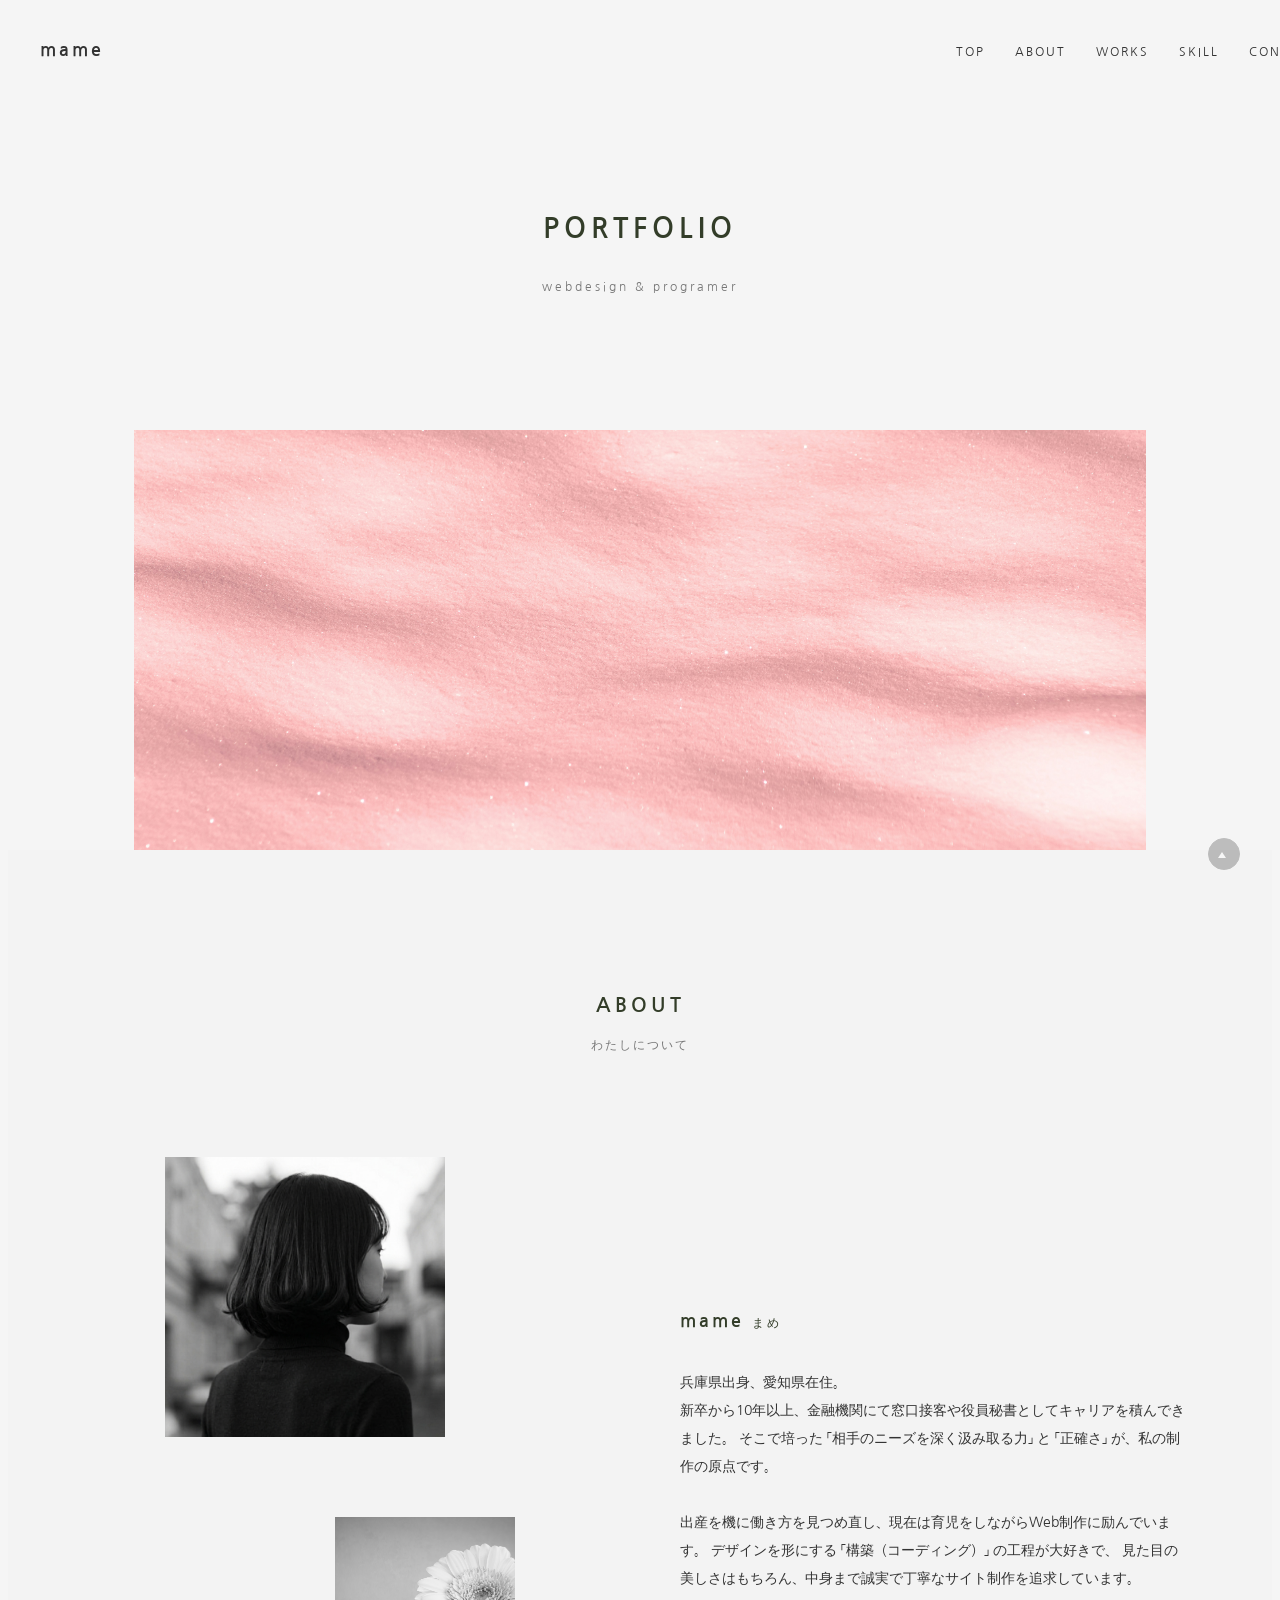
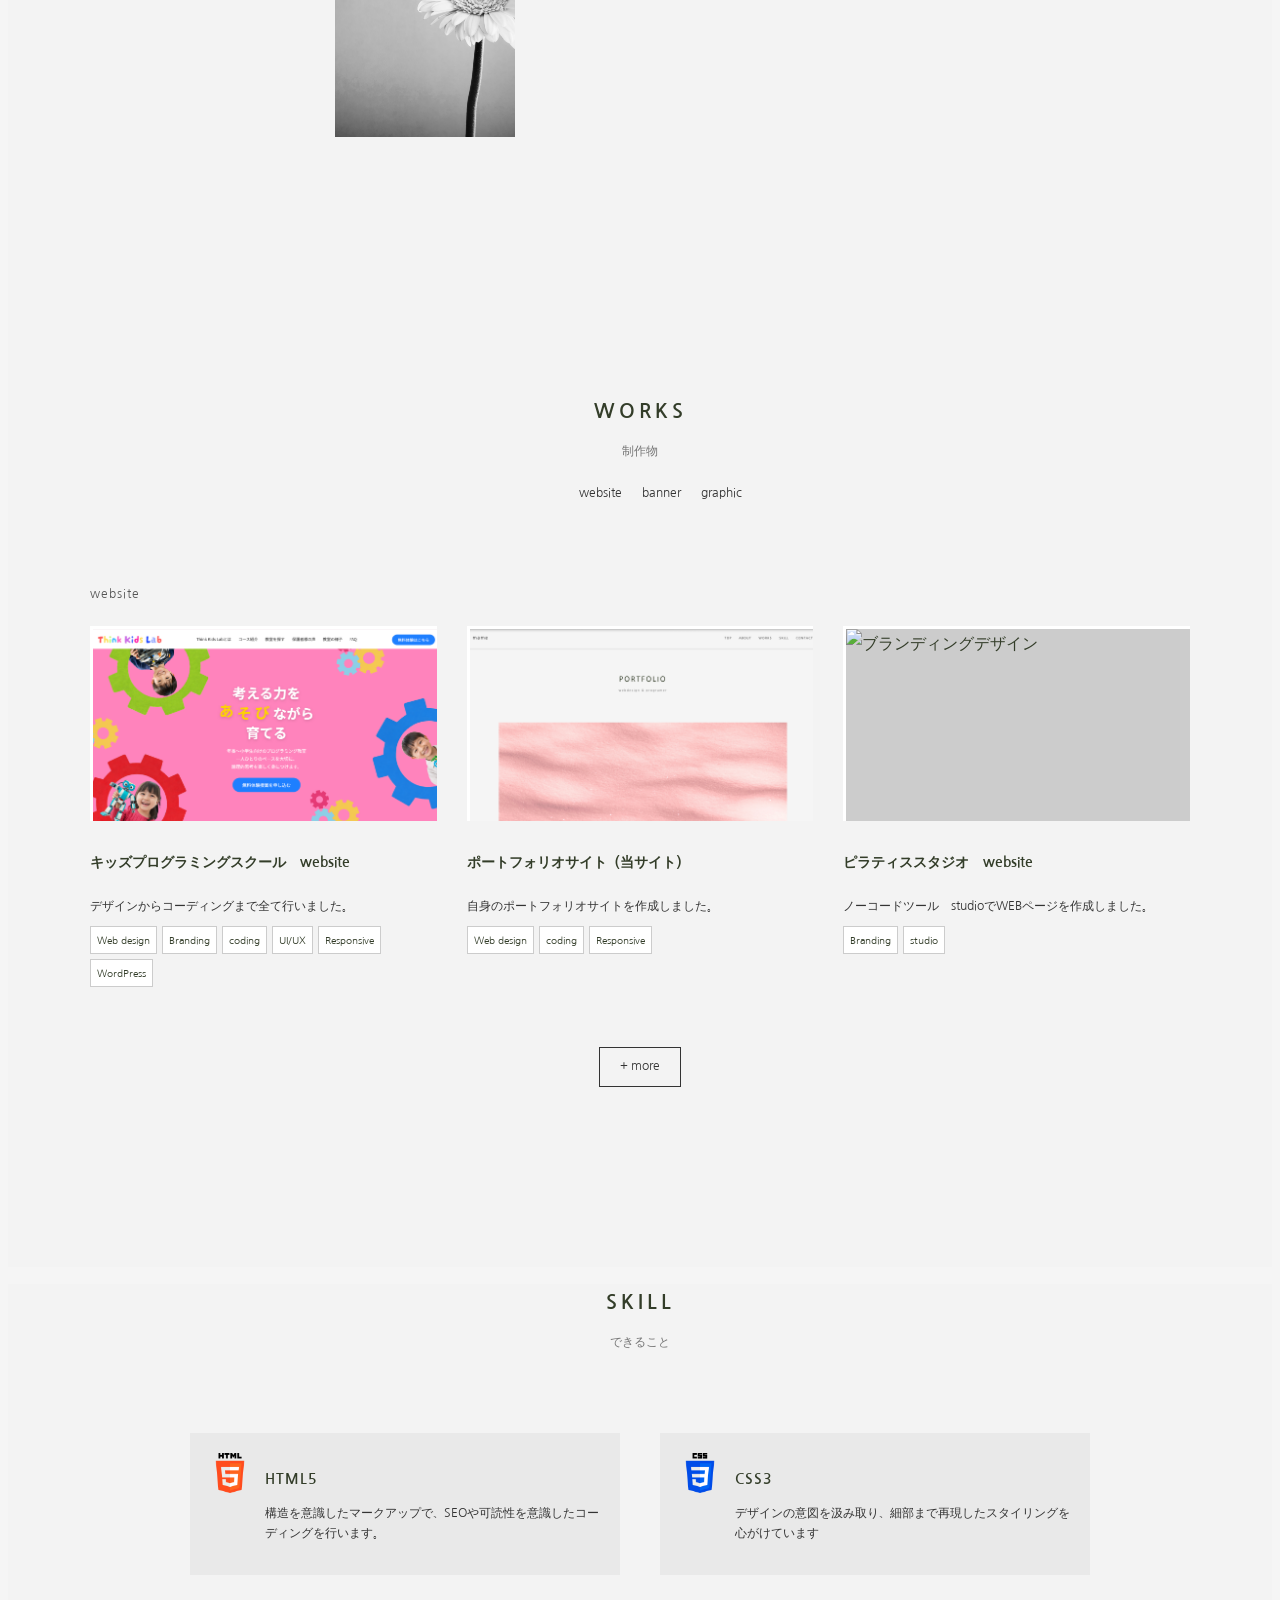
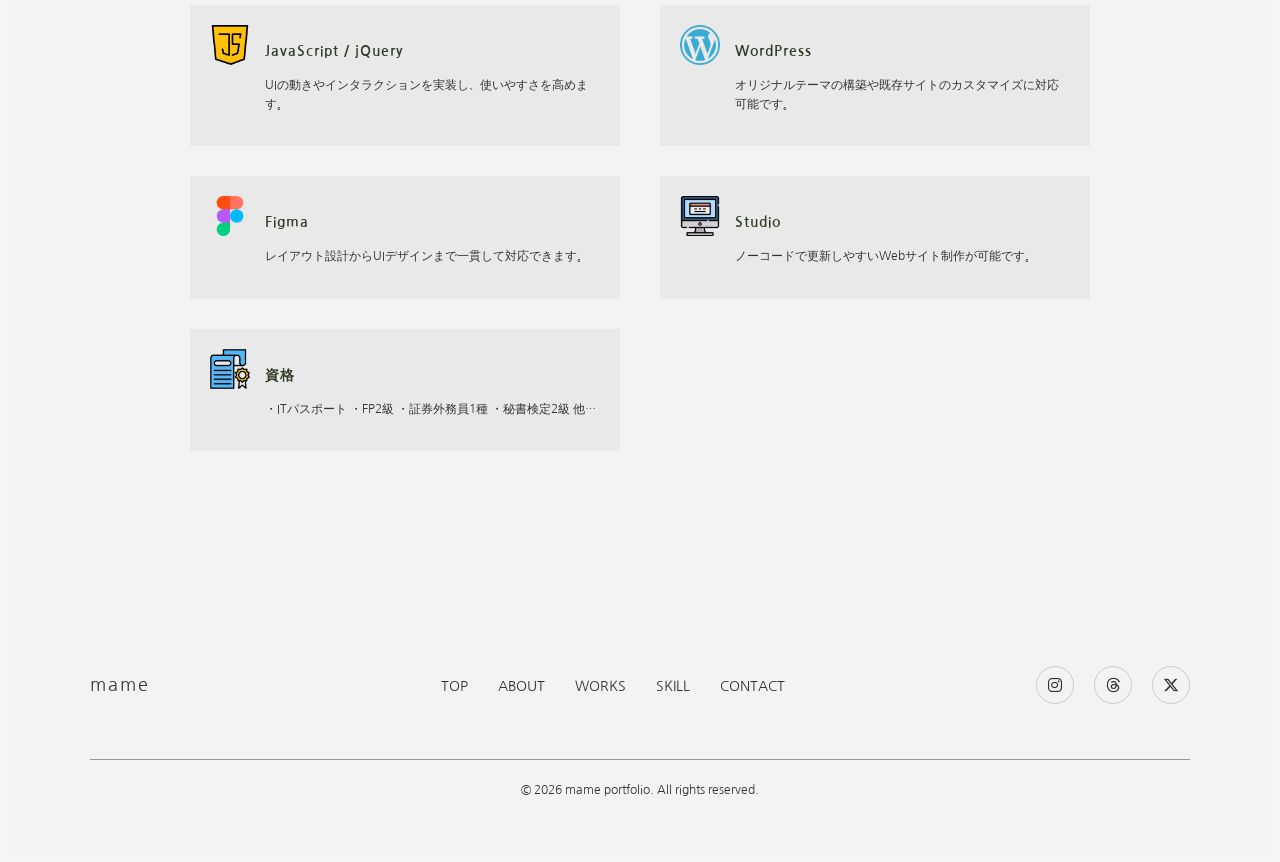
==== index.html @ 403a7740 "first commit" ====
<!doctype html>
<html lang="ja">
  <head>
    <meta charset="utf-8" />
    <title>portfolio</title>
    <meta
      name="description"
      content="テキストテキストテキストテキストテキストテキストテキストテキスト"
    />
    <meta name="viewport" content="width=device-width, initial-scale=1" />
    <link rel="shortcut icon" href="img/favicon.ico" />
    <link rel="stylesheet" href="https://unpkg.com/ress/dist/ress.min.css" />

    <!-- フォント先 -->
    <link rel="preconnect" href="https://fonts.googleapis.com" />
    <link rel="preconnect" href="https://fonts.gstatic.com" crossorigin />
    <link
      href="https://fonts.googleapis.com/css2?family=Nanum+Gothic&display=swap"
      rel="stylesheet"
    />

    <!-- アイコン -->
    <link
      rel="stylesheet"
      href="https://cdnjs.cloudflare.com/ajax/libs/font-awesome/6.5.0/css/all.min.css"
    />

    <link rel="stylesheet" href="css/main.css" />
  </head>

  <body>
    <!-- Header -->
    <header class="header">
      <div class="header-inner">
        <a href="index.html">
          <h1 class="logo">mame</h1>
        </a>

        <!-- ハンバーガー -->
        <div class="hamburger">
          <span></span>
          <span></span>
          <span></span>
        </div>

        <nav class="nav">
          <ul>
            <li><a href="#">TOP</a></li>
            <li><a href="#about">ABOUT</a></li>
            <li><a href="#works">WORKS</a></li>
            <li><a href="#skill">SKILL</a></li>
            <li><a href="contact.html">CONTACT</a></li>
          </ul>
        </nav>
      </div>
    </header>

    <!-- Hero -->
    <section class="hero">
      <div class="hero-text">
        <h2>PORTFOLIO</h2>
        <p>webdesign & programer</p>
      </div>

      <div class="hero-img">
        <img src="img/hero.jpg" alt="ピンクの壁紙" />
      </div>
    </section>

    <!-- About -->
    <section class="about" id="about">
      <div class="about-inner">
        <div class="about-heading">
          <h2>ABOUT</h2>
          <p>わたしについて</p>
        </div>

        <div class="about-content">
          <div class="about-images">
            <div class="img-large">
              <img src="img/about1.png" alt="プロフィール画像" />
            </div>

            <div class="img-small">
              <img src="img/about2.jpg" alt="作業風景" />
            </div>
          </div>

          <div class="about-text">
            <h3>mame <span class="name-jp">まめ</span></h3>
            <p>
              兵庫県出身、愛知県在住。<br />
              新卒から10年以上、金融機関にて窓口接客や役員秘書としてキャリアを積んできました。
              そこで培った 「相手のニーズを深く汲み取る力」 と 「正確さ」
              が、私の制作の原点です。<br /><br />

              出産を機に働き方を見つめ直し、現在は育児をしながらWeb制作に励んでいます。
              デザインを形にする 「構築（コーディング）」 の工程が大好きで、
              見た目の美しさはもちろん、中身まで誠実で丁寧なサイト制作を追求しています。
            </p>
          </div>
        </div>
      </div>
    </section>

    <!-- Works -->
    <section class="works" id="works">
      <div class="works-inner">
        <div class="works-heading">
          <h2>WORKS</h2>
          <p>制作物</p>

          <ul class="works-nav">
            <li><a href="#website">website</a></li>
            <li><a href="#">banner</a></li>
            <li><a href="#">graphic</a></li>
          </ul>
        </div>

        <!-- ===== website ===== -->
        <div class="works-group" id="website">
          <p class="works-category">website</p>

          <div class="works-list">
            <div class="works-card">
              <a href="works-detail.html">
                <div class="thumb">
                  <img src="img/works1.png" alt="Think Kids Lab" />
                </div>
              </a>
              <h3>キッズプログラミングスクール　website</h3>
              <p>デザインからコーディングまで全て行いました。</p>
              <div class="tags">
                <span>Web design</span>
                <span>Branding</span>
                <span>coding</span>
                <span>UI/UX</span>
                <span>Responsive</span>
                <span>WordPress</span>
              </div>
            </div>

            <div class="works-card">
              <div class="thumb">
                <img src="img/works2.png" alt="ECサイト構築" />
              </div>
              <h3>ポートフォリオサイト（当サイト）</h3>
              <p>自身のポートフォリオサイトを作成しました。</p>
              <div class="tags">
                <span>Web design</span>
                <span>coding</span>
                <span>Responsive</span>
              </div>
            </div>

            <div class="works-card">
              <div class="thumb">
                <img src="img/works3.png" alt="ブランディングデザイン" />
              </div>
              <h3>ピラティススタジオ　website</h3>
              <p>ノーコードツール　studioでWEBページを作成しました。</p>
              <div class="tags">
                <span>Branding</span>
                <span>studio</span>
              </div>
            </div>
          </div>

          <div class="works-more">
            <a href="#">+ more</a>
          </div>
        </div>

        <!-- ===== banner ===== -->
        <!-- <div class="works-group">
          <p class="works-category">banner</p>

          <div class="works-list">
            <div class="works-card">
              <div class="thumb">
                <img src="img/banner1.jpg" alt="バナーデザイン1" />
              </div>
              <h3>Corporate banner</h3>
              <p>訴求力の高いバナーを制作しました。</p>
              <div class="tags">
                <span>Banner</span>
                <span>Design</span>
              </div>
            </div>

            <div class="works-card">
              <div class="thumb">
                <img src="img/banner2.jpg" alt="バナーデザイン2" />
              </div>
              <h3>Campaign banner</h3>
              <p>キャンペーン用バナーのデザインを担当しました。</p>
              <div class="tags">
                <span>Banner</span>
                <span>Creative</span>
              </div>
            </div>

            <div class="works-card">
              <div class="thumb">
                <img src="img/banner3.jpg" alt="バナーデザイン3" />
              </div>
              <h3>Ad banner</h3>
              <p>広告用バナーを制作しました。</p>
              <div class="tags">
                <span>Ads</span>
                <span>Design</span>
              </div>
            </div>
          </div>

          <div class="works-more">
            <a href="#">+ more</a>
          </div>
        </div> -->

        <!-- ===== graphic ===== -->
        <!-- <div class="works-group">
          <p class="works-category">graphic</p>

          <div class="works-list">
            <div class="works-card">
              <div class="thumb">
                <img src="img/graphic1.jpg" alt="グラフィックデザイン1" />
              </div>
              <h3>Poster design</h3>
              <p>ポスターのビジュアルデザインを制作しました。</p>
              <div class="tags">
                <span>Graphic</span>
                <span>Design</span>
              </div>
            </div>

            <div class="works-card">
              <div class="thumb">
                <img src="img/graphic2.jpg" alt="グラフィックデザイン2" />
              </div>
              <h3>Flyer design</h3>
              <p>フライヤーのデザインを担当しました。</p>
              <div class="tags">
                <span>Graphic</span>
                <span>Creative</span>
              </div>
            </div>

            <div class="works-card">
              <div class="thumb">
                <img src="img/graphic3.jpg" alt="グラフィックデザイン3" />
              </div>
              <h3>Brochure design</h3>
              <p>パンフレットのデザインを制作しました。</p>
              <div class="tags">
                <span>Graphic</span>
                <span>Branding</span>
              </div>
            </div>
          </div>

          <div class="works-more">
            <a href="#">+ more</a>
          </div>
        </div> -->
      </div>
    </section>

    <!-- skill -->
    <section class="skill" id="skill">
      <div class="skill-inner">
        <!-- タイトル -->
        <div class="skill-heading">
          <h2>SKILL</h2>
          <p>できること</p>
        </div>

        <!-- スキル一覧 -->
        <ul class="skill-list">
          <li class="skill-item">
            <img src="img/html.png" alt="HTML" />
            <div class="skill-text">
              <p class="skill-name">HTML5</p>
              <p class="skill-desc">
                構造を意識したマークアップで、SEOや可読性を意識したコーディングを行います。
              </p>
            </div>
          </li>

          <li class="skill-item">
            <img src="img/css.png" alt="CSS" />
            <div class="skill-text">
              <p class="skill-name">CSS3</p>
              <p class="skill-desc">
                デザインの意図を汲み取り、細部まで再現したスタイリングを心がけています
              </p>
            </div>
          </li>

          <li class="skill-item">
            <img src="img/js.png" alt="JavaScript" />
            <div class="skill-text">
              <p class="skill-name">JavaScript / jQuery</p>
              <p class="skill-desc">
                UIの動きやインタラクションを実装し、使いやすさを高めます。
              </p>
            </div>
          </li>

          <li class="skill-item">
            <img src="img/wordpress.png" alt="WordPress" />
            <div class="skill-text">
              <p class="skill-name">WordPress</p>
              <p class="skill-desc">
                オリジナルテーマの構築や既存サイトのカスタマイズに対応可能です。
              </p>
            </div>
          </li>

          <li class="skill-item">
            <img src="img/figma.png" alt="Figma" />
            <div class="skill-text">
              <p class="skill-name">Figma</p>
              <p class="skill-desc">
                レイアウト設計からUIデザインまで一貫して対応できます。
              </p>
            </div>
          </li>

          <li class="skill-item">
            <img src="img/studio.png" alt="Studio" />
            <div class="skill-text">
              <p class="skill-name">Studio</p>
              <p class="skill-desc">
                ノーコードで更新しやすいWebサイト制作が可能です。
              </p>
            </div>
          </li>

          <li class="skill-item">
            <img src="img/qualification.png" alt="資格" />
            <div class="skill-text">
              <p class="skill-name">資格</p>
              <p class="skill-desc">
                ・ITパスポート ・FP2級 ・証券外務員1種 ・秘書検定2級 他…
              </p>
            </div>
          </li>
        </ul>
      </div>
    </section>

    <footer class="footer">
      <div class="footer-inner">
        <!-- 上段 -->
        <div class="footer-top">
          <div class="footer-logo">
            <a href="index.html">
              <p>mame</p>
            </a>
          </div>

          <nav class="footer-nav">
            <ul>
              <li><a href="#">TOP</a></li>
              <li><a href="#about">ABOUT</a></li>
              <li><a href="#works">WORKS</a></li>
              <li><a href="#skill">SKILL</a></li>
              <li><a href="contact.html">CONTACT</a></li>
            </ul>
          </nav>

          <div class="footer-sns">
            <a
              href="https://www.instagram.com/_mame5555?igsh=YThjaHd5Mjh5M2Q2&utm_source=qr"
              ><i class="fa-brands fa-instagram"></i
            ></a>
            <a href="https://www.threads.com/@_mame5555?igshid=NTc4MTIwNjQ2YQ=="
              ><i class="fa-brands fa-threads"></i
            ></a>
            <a href="https://x.com/__mame5555?s=21&t=Xrj8gj-cx_z5ETrhMC7AMg"
              ><i class="fa-brands fa-x-twitter"></i
            ></a>
          </div>
        </div>

        <div class="footer-line"></div>

        <div class="footer-copy">
          <p>© 2026 mame portfolio. All rights reserved.</p>
        </div>
      </div>

      <a class="to-top" href="#"></a>
    </footer>

    <script src="https://ajax.googleapis.com/ajax/libs/jquery/3.5.1/jquery.min.js"></script>
    <script src="js/main.js"></script>
  </body>
</html>
---- css/main.css ----
@charset "UTF-8";
/* ================= header ================= */
.header {
  position: fixed;
  top: 0;
  left: 0;
  width: 100%;
  height: 80px;
  padding: 20px 40px;
  background-color: #f5f5f5;
  z-index: 1000;
}
@media screen and (max-width: 768px) {
  .header {
    height: 70px;
    padding: 15px 20px;
  }
}
.header-inner {
  display: flex;
  justify-content: space-between;
  align-items: center;
}

/* ロゴ */
.logo {
  font-size: 18px;
  letter-spacing: 3px;
}

/* ================= ハンバーガー ================= */
.hamburger {
  display: none;
  width: 25px;
  height: 20px;
  position: relative;
  cursor: pointer;
  z-index: 1100;
}
.hamburger span {
  position: absolute;
  width: 100%;
  height: 2px;
  background: #333;
  left: 0;
  transition: 0.3s;
}
.hamburger span:nth-child(1) {
  top: 0;
}
.hamburger span:nth-child(2) {
  top: 9px;
}
.hamburger span:nth-child(3) {
  bottom: 0;
}
@media screen and (max-width: 768px) {
  .hamburger {
    display: block;
  }
}

/* ================= ナビ ================= */
.nav ul {
  display: flex;
  gap: 30px;
  list-style: none;
}
.nav a {
  text-decoration: none;
  color: #333;
  font-size: 12px;
  letter-spacing: 2px;
}
.nav a:hover {
  opacity: 0.6;
  color: #e1306c;
}
.nav {
  /* スマホ */
}
@media screen and (max-width: 768px) {
  .nav {
    position: fixed;
    top: 0;
    right: -100%;
    width: 70%;
    height: 100vh;
    background: #fff;
    padding-top: 100px;
    transition: 0.3s;
  }
  .nav ul {
    flex-direction: column;
    gap: 25px;
    text-align: center;
  }
}

/* ================= 開いた状態 ================= */
.header.open .nav {
  right: 0;
}
.header.open .hamburger span:nth-child(1) {
  transform: rotate(45deg);
  top: 9px;
}
.header.open .hamburger span:nth-child(2) {
  opacity: 0;
}
.header.open .hamburger span:nth-child(3) {
  transform: rotate(-45deg);
  bottom: 9px;
}

.about {
  background: #f3f3f3;
  padding: 120px 0;
}
@media screen and (max-width: 1024px) {
  .about {
    padding: 100px 0;
  }
}
@media screen and (max-width: 768px) {
  .about {
    padding: 80px 0;
  }
}
.about-inner {
  width: 90%;
  max-width: 1100px;
  margin: 0 auto;
}
.about {
  /* タイトル */
}
.about-heading {
  text-align: center;
  margin-bottom: 100px;
}
@media screen and (max-width: 768px) {
  .about-heading {
    margin-bottom: 60px;
  }
}
.about-heading h2 {
  font-size: 20px;
  letter-spacing: 4px;
  margin-bottom: 10px;
}
.about-heading p {
  font-size: 12px;
  color: #777;
  letter-spacing: 2px;
}
.about {
  /* コンテンツ */
}
.about-content {
  display: grid;
  grid-template-columns: 1fr 1fr;
  gap: 80px;
  align-items: center;
}
@media screen and (max-width: 1024px) {
  .about-content {
    gap: 40px;
  }
}
@media screen and (max-width: 768px) {
  .about-content {
    grid-template-columns: 1fr;
    gap: 40px;
  }
}
.about {
  /* 画像 */
}
.about-images {
  position: relative;
  height: 580px;
  width: 100%;
  max-width: 400px;
  margin: 0 auto;
}
.about-images .img-large {
  width: 280px;
  height: 280px;
  position: absolute;
  top: 0;
  left: 40%;
  transform: translateX(-50%) scale(0.98);
  opacity: 0;
  transition: opacity 1.2s ease, transform 1.2s ease;
}
.about-images .img-large img {
  width: 100%;
  height: 100%;
  -o-object-fit: cover;
     object-fit: cover;
}
.about-images .img-small {
  width: 180px;
  height: 220px;
  position: absolute;
  bottom: 0;
  left: 70%;
  transform: translateX(-50%) scale(0.98);
  opacity: 0;
  transition: opacity 1.2s ease, transform 1.2s ease;
  transition-delay: 0.3s;
}
.about-images .img-small img {
  width: 100%;
  height: 100%;
  -o-object-fit: cover;
     object-fit: cover;
}
.about-images .fade-in {
  opacity: 1;
  transform: translateX(-50%) scale(1);
}
.about-images {
  /* =============================
    タブレット
  ============================= */
}
@media screen and (max-width: 1024px) {
  .about-images {
    height: 480px;
  }
  .about-images .img-large {
    width: 240px;
    height: 240px;
  }
  .about-images .img-small {
    width: 150px;
    height: 190px;
    transform: translateX(-25%) scale(0.98);
  }
}
.about-images {
  /* =============================
    スマホ
  ============================= */
}
@media screen and (max-width: 768px) {
  .about-images {
    height: 320px;
  }
  .about-images .img-large {
    width: 200px;
    height: 200px;
    position: absolute;
    top: 0;
    left: 20%;
    transform: translateX(-50%) scale(0.98);
  }
  .about-images .img-small {
    width: 160px;
    height: 120px;
    position: absolute;
    bottom: 10%;
    left: 80%;
    transform: translateX(-50%) scale(0.98);
  }
  .about-images .fade-in {
    transform: translateX(-50%) scale(1);
  }
}
.about {
  /* テキスト */
}
@media screen and (max-width: 768px) {
  .about-text {
    text-align: center;
  }
}
.about-text h3 {
  font-size: 18px;
  letter-spacing: 3px;
  margin-bottom: 30px;
}
.about-text .name-jp {
  font-size: 12px;
  font-weight: 200;
}
.about-text p {
  font-size: 14px;
  line-height: 2;
  color: #333;
}

.works {
  background: #f3f3f3;
  padding: 120px 0 80px;
}
@media screen and (max-width: 1024px) {
  .works {
    padding: 100px 0 60px;
  }
}
@media screen and (max-width: 768px) {
  .works {
    padding: 80px 0 40px;
  }
}
.works-inner {
  width: 90%;
  max-width: 1100px;
  margin: 0 auto;
}
.works {
  /* ===== タイトル ===== */
}
.works-heading {
  text-align: center;
  margin-bottom: 80px;
}
@media screen and (max-width: 768px) {
  .works-heading {
    margin-bottom: 50px;
  }
}
.works-heading h2 {
  font-size: 20px;
  letter-spacing: 4px;
  margin-bottom: 10px;
}
.works-heading p {
  font-size: 12px;
  color: #777;
  margin-bottom: 20px;
}
.works-nav {
  display: flex;
  justify-content: center;
  gap: 20px;
  font-size: 12px;
  color: #555;
}
@media screen and (max-width: 768px) {
  .works-nav {
    flex-wrap: wrap;
    gap: 10px;
  }
}
.works {
  /* ===== グループ ===== */
}
.works-group {
  margin-bottom: 100px;
}
@media screen and (max-width: 768px) {
  .works-group {
    margin-bottom: 60px;
  }
}
.works-category {
  font-size: 12px;
  margin-bottom: 20px;
  color: #555;
  letter-spacing: 1px;
}
.works {
  /* ===== カード一覧 ===== */
}
.works-list {
  display: grid;
  grid-template-columns: repeat(3, 1fr);
  gap: 30px;
}
@media screen and (max-width: 1024px) {
  .works-list {
    grid-template-columns: repeat(2, 1fr);
  }
}
@media screen and (max-width: 768px) {
  .works-list {
    grid-template-columns: 1fr;
    gap: 20px;
  }
}
.works {
  /* ===== カード ===== */
}
.works-card {
  display: flex;
  flex-direction: column;
  transition: transform 0.3s;
}
.works-card:hover {
  transform: translateY(-5px);
}
.works-card .thumb {
  width: 100%;
  aspect-ratio: 16/9;
  margin-bottom: 15px;
  overflow: hidden;
  background: #ccc;
}
.works-card .thumb img {
  width: 100%;
  height: 100%;
  -o-object-fit: cover;
     object-fit: cover;
  display: block;
  transition: transform 0.3s;
  border: 3px solid #fff;
}
.works-card {
  /* hover */
}
.works-card:hover .thumb img {
  transform: scale(1.05);
}
.works-card h3 {
  font-size: 14px;
  margin-bottom: 10px;
}
.works-card p {
  font-size: 12px;
  line-height: 1.6;
  margin-bottom: 10px;
  color: #333;
}
.works {
  /* ===== タグ ===== */
}
.works .tags {
  display: flex;
  flex-wrap: wrap;
  gap: 5px;
}
.works .tags span {
  font-size: 10px;
  padding: 4px 6px;
  border: 1px solid #ccc;
  background: #fff;
}
.works {
  /* ===== moreボタン ===== */
}
.works-more {
  text-align: center;
  margin-top: 60px;
}
@media screen and (max-width: 768px) {
  .works-more {
    margin-top: 40px;
  }
}
.works-more a {
  display: inline-block;
  padding: 8px 20px;
  border: 1px solid #333;
  font-size: 12px;
  text-decoration: none;
  color: #333;
  transition: 0.3s;
}
.works-more a:hover {
  background: #333;
  color: #fff;
}

.skill {
  background: #f3f3f3;
  padding-bottom: 120px;
}
@media screen and (max-width: 1024px) {
  .skill {
    padding-bottom: 100px;
  }
}
@media screen and (max-width: 768px) {
  .skill {
    padding-bottom: 80px;
  }
}
.skill-inner {
  width: 90%;
  max-width: 900px;
  margin: 0 auto;
}
.skill {
  /* タイトル */
}
.skill-heading {
  text-align: center;
  margin-bottom: 80px;
}
@media screen and (max-width: 768px) {
  .skill-heading {
    margin-bottom: 50px;
  }
}
.skill-heading h2 {
  font-size: 20px;
  letter-spacing: 4px;
  margin-bottom: 10px;
}
.skill-heading p {
  font-size: 12px;
  color: #777;
}
.skill {
  /* リスト */
}
.skill-list {
  display: grid;
  grid-template-columns: repeat(2, 1fr);
  gap: 30px 40px;
  list-style: none;
  padding: 0;
  margin: 0;
}
@media screen and (max-width: 1024px) {
  .skill-list {
    gap: 20px;
  }
}
@media screen and (max-width: 768px) {
  .skill-list {
    grid-template-columns: 1fr;
    gap: 15px;
  }
}
.skill {
  /* カード */
}
.skill-item {
  display: flex;
  gap: 15px;
  background: #e9e9e9;
  padding: 20px;
  align-items: flex-start;
  transition: 0.3s;
}
@media screen and (max-width: 768px) {
  .skill-item {
    padding: 15px;
  }
}
.skill-item:hover {
  background: #fff;
  transform: translateY(-3px);
  box-shadow: 0 5px 15px rgba(0, 0, 0, 0.05);
}
.skill-item img {
  width: 40px;
  height: 40px;
  -o-object-fit: contain;
     object-fit: contain;
}
@media screen and (max-width: 768px) {
  .skill-item img {
    width: 32px;
    height: 32px;
  }
}
.skill {
  /* テキスト */
}
.skill-text .skill-name {
  font-size: 14px;
  font-weight: bold;
  margin-bottom: 8px;
  letter-spacing: 1px;
}
.skill-text .skill-desc {
  font-size: 12px;
  line-height: 1.6;
  color: #333;
}

.footer {
  background: #f3f3f3;
  padding: 80px 0 40px;
}
@media screen and (max-width: 768px) {
  .footer {
    padding: 60px 0 30px;
  }
}
.footer-inner {
  width: 90%;
  max-width: 1100px;
  margin: 0 auto;
}
.footer {
  /* 上段 */
}
.footer-top {
  display: flex;
  justify-content: space-between;
  align-items: center;
  margin-bottom: 40px;
}
@media screen and (max-width: 768px) {
  .footer-top {
    flex-direction: column;
    gap: 30px;
  }
}
.footer {
  /* ロゴ */
}
.footer-logo p {
  font-size: 18px;
  letter-spacing: 2px;
}
.footer {
  /* ナビ */
}
.footer-nav ul {
  display: flex;
  gap: 30px;
  list-style: none;
}
@media screen and (max-width: 768px) {
  .footer-nav ul {
    flex-wrap: wrap;
    justify-content: center;
    gap: 15px 20px;
  }
}
.footer-nav a {
  text-decoration: none;
  font-size: 14px;
  color: #333;
  transition: 0.3s;
}
.footer-nav a:hover {
  opacity: 0.6;
  color: #e1306c;
}
.footer {
  /* SNS */
}
.footer-sns {
  display: flex;
  gap: 20px;
}
.footer-sns a {
  width: 36px;
  height: 36px;
  border: 1px solid #ccc;
  border-radius: 50%;
  display: flex;
  align-items: center;
  justify-content: center;
  color: #333;
  transition: 0.3s;
}
.footer-sns a:visited {
  color: #333;
}
.footer-sns a:hover {
  background: #e1306c;
  color: #fff;
  border-color: #e1306c;
}
.footer {
  /* 線 */
}
.footer-line {
  height: 1px;
  background: #999;
  margin-bottom: 20px;
}
.footer {
  /* コピー */
}
.footer-copy {
  text-align: center;
}
.footer-copy p {
  font-size: 12px;
  color: #333;
}
.footer {
  /* to-top */
}
.footer .to-top {
  position: fixed;
  bottom: 30px;
  right: 40px;
  background-color: #3f3f3f;
  border: 1px solid #3f3f3f;
  width: 30px;
  height: 30px;
  border-radius: 50%;
  z-index: 30;
  transition: 0.3s;
}
.footer .to-top::after {
  content: "";
  position: absolute;
  left: 9px;
  bottom: 11px;
  width: 0;
  height: 0;
  border-style: solid;
  border-width: 0px 4px 6px 4px;
  border-color: transparent transparent #fff transparent;
}

.hero {
  margin-top: 80px;
  display: flex;
  flex-direction: column;
  justify-content: center;
  align-items: center;
  /* ===== タブレット ===== */
}
@media screen and (max-width: 1024px) {
  .hero {
    margin-top: 70px;
  }
}
.hero {
  /* ===== スマホ ===== */
}
@media screen and (max-width: 768px) {
  .hero {
    margin-top: 60px;
  }
}

/* ===== テキスト ===== */
.hero-text {
  margin-block: 100px 120px;
}
.hero-text h2 {
  font-size: 28px;
  letter-spacing: 5px;
  text-align: center;
}
@media screen and (max-width: 768px) {
  .hero-text h2 {
    font-size: 22px;
    letter-spacing: 3px;
  }
}
.hero-text p {
  font-size: 12px;
  letter-spacing: 3px;
  margin-top: 10px;
  text-align: center;
  color: #777;
}
@media screen and (max-width: 768px) {
  .hero-text p {
    font-size: 11px;
    letter-spacing: 2px;
  }
}
@media screen and (max-width: 1024px) {
  .hero-text {
    margin-block: 80px 100px;
  }
}
@media screen and (max-width: 768px) {
  .hero-text {
    margin-block: 60px 80px;
  }
}

/* ===== 画像 ===== */
.hero-img {
  width: 100%;
  height: 420px;
  text-align: center;
}
.hero-img img {
  width: 80%;
  height: 100%;
  -o-object-fit: cover;
     object-fit: cover;
}
.hero-img {
  /* ===== タブレット ===== */
}
@media screen and (max-width: 1024px) {
  .hero-img {
    height: 360px;
  }
  .hero-img img {
    width: 90%;
  }
}
.hero-img {
  /* ===== スマホ ===== */
}
@media screen and (max-width: 768px) {
  .hero-img {
    height: 260px;
  }
  .hero-img img {
    width: 92%;
  }
}

/* ===== works detail ===== */
.works-detail {
  padding: 120px 20px;
  text-align: center;
}
.works-detail-inner {
  max-width: 900px;
  margin: 0 auto;
}
.works-detail {
  /* タイトル */
}
.works-detail .works-heading h2 {
  font-size: 20px;
  letter-spacing: 3px;
}
.works-detail .works-heading p {
  font-size: 12px;
  color: #777;
  margin-top: 5px;
}
.works-detail {
  /* メイン画像 */
}
.works-detail .works-visual {
  position: relative;
  margin-top: 60px;
  text-align: center;
}
.works-detail .works-visual .device img {
  width: 100%;
  display: block;
}
.works-detail .works-visual {
  /* PC（ベース） */
}
.works-detail .works-visual .pc {
  max-width: 700px;
  margin: 0 auto;
}
.works-detail .works-visual {
  /* スマホ（重ねる） */
}
.works-detail .works-visual .sp {
  position: absolute;
  right: 10%;
  bottom: -20px;
  width: 120px;
}
.works-detail .works-visual .sp img {
  width: 100%;
}
.works-detail {
  /* タグ */
}
.works-detail .works-tags {
  margin-top: 30px;
}
.works-detail .works-tags span {
  display: inline-block;
  border: 1px solid #ccc;
  padding: 5px 15px;
  font-size: 12px;
  margin: 0 5px;
  border-radius: 20px;
}
.works-detail {
  /* タイトル */
}
.works-detail .works-title {
  margin-top: 20px;
  font-size: 18px;
}
.works-detail .works-meta {
  font-size: 12px;
  color: #777;
  margin-top: 5px;
}
.works-detail {
  /* URL */
}
.works-detail .works-link {
  display: inline-block;
  margin-top: 20px;
  font-size: 13px;
  color: #3b82f6;
}
.works-detail {
  /* ===== 詳細情報 ===== */
}
.works-detail .works-info {
  margin-top: 60px;
  text-align: left;
}
.works-detail .works-info .info-block {
  border-top: 1px solid #ccc;
  padding: 20px 0;
}
.works-detail .works-info .info-block h4 {
  font-size: 14px;
  margin-bottom: 10px;
}
.works-detail .works-info .info-block p {
  font-size: 13px;
  line-height: 1.8;
  color: #555;
}
.works-detail .works-page {
  display: flex;
  gap: 80px;
  margin-top: 200px;
}
.works-detail .works-page .pc-page {
  width: 82%;
  -o-object-fit: cover;
     object-fit: cover;
}
.works-detail .works-page .sp-page {
  margin-top: 60px;
  width: 18%;
  -o-object-fit: cover;
     object-fit: cover;
}

.contact {
  padding: 120px 20px;
  text-align: center;
}
.contact-inner {
  max-width: 600px;
  margin: 0 auto;
}
.contact {
  /* タイトル */
}
.contact-heading h2 {
  font-size: 20px;
  letter-spacing: 3px;
}
.contact-heading p {
  font-size: 12px;
  color: #777;
  margin-top: 5px;
}
.contact {
  /* フォーム */
}
.contact .contact-form {
  margin-top: 60px;
  text-align: left;
}
.contact .contact-form .form-item {
  margin-bottom: 30px;
}
.contact .contact-form .form-item label {
  display: block;
  font-size: 13px;
  margin-bottom: 8px;
}
.contact .contact-form .form-item input,
.contact .contact-form .form-item textarea {
  width: 100%;
  padding: 10px;
  border: 1px solid #ccc;
  font-size: 14px;
}
.contact .contact-form .form-item textarea {
  resize: none;
}
.contact .contact-form .form-submit {
  text-align: center;
}
.contact .contact-form .form-submit button {
  position: relative;
  background: none;
  border: none;
  font-size: 13px;
  letter-spacing: 2px;
  cursor: pointer;
  padding-bottom: 5px;
}
.contact .contact-form .form-submit button::after {
  content: "";
  position: absolute;
  left: 0;
  bottom: 0;
  width: 0;
  height: 1px;
  background: #333;
  transition: 0.3s;
}
.contact .contact-form .form-submit button:hover::after {
  width: 100%;
}

body {
  font-family: "Nanum Gothic", sans-serif;
  color: #333d29;
  line-height: 1.8;
  background: #f5f5f5;
}

img {
  max-width: 100%;
}

li {
  list-style: none;
}

a {
  text-decoration: none;
  display: inline-block;
  color: #333;
}/*# sourceMappingURL=main.css.map */
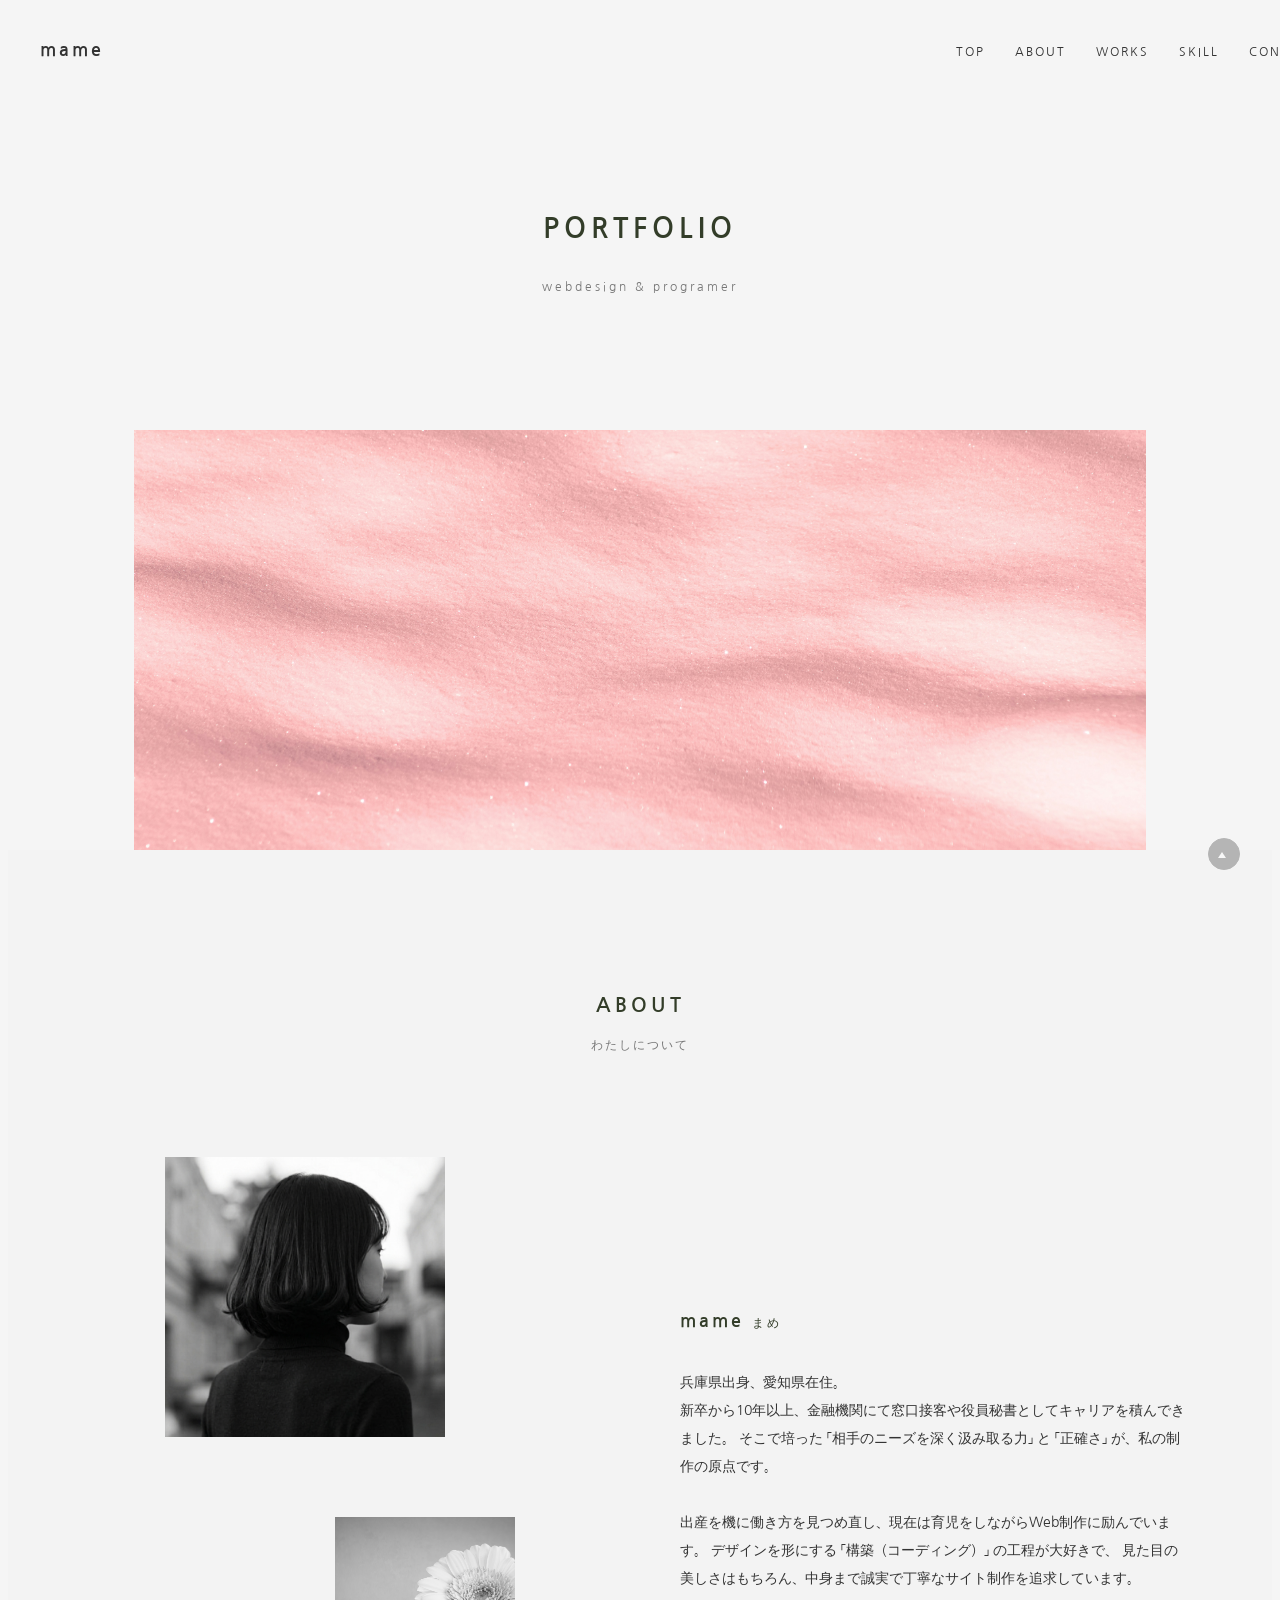
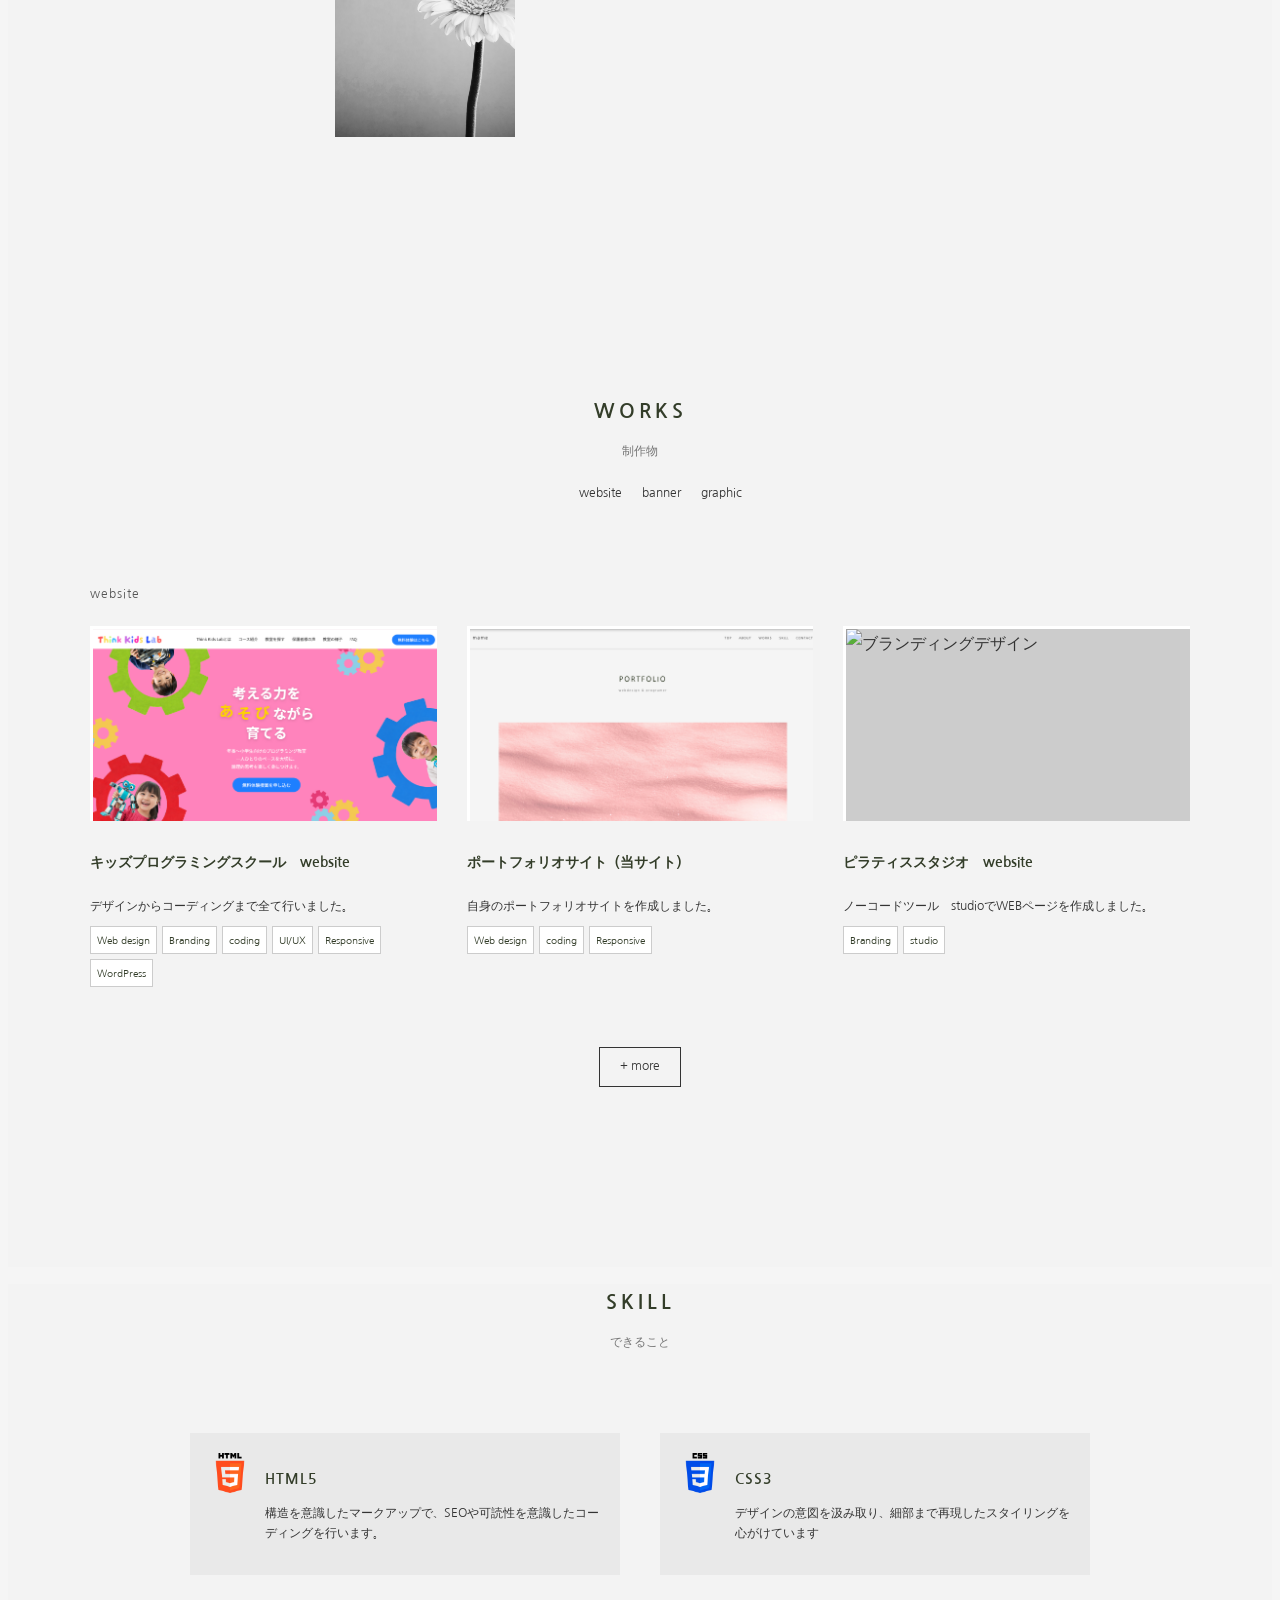
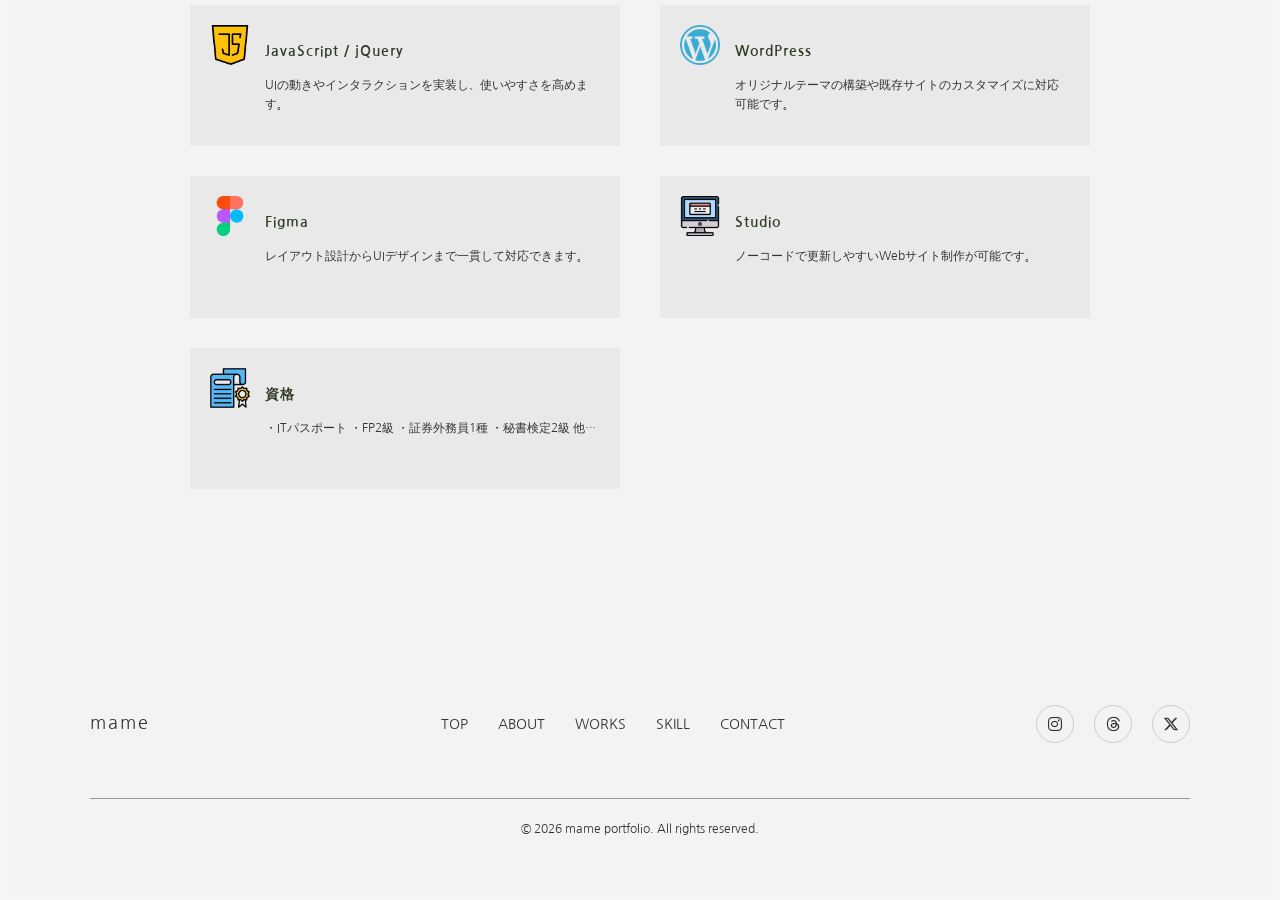
==== commit 57b0b904: "ポートフォリオを更新" ====
--- a/index.html
+++ b/index.html
@@ -4,8 +4,8 @@
     <meta charset="utf-8" />
     <title>portfolio</title>
     <meta
-      name="description"
-      content="テキストテキストテキストテキストテキストテキストテキストテキスト"
+      name="portfolio"
+      content="ポートフォリオサイトです。Webデザインやコーディングの実績を掲載しています。"
     />
     <meta name="viewport" content="width=device-width, initial-scale=1" />
     <link rel="shortcut icon" href="img/favicon.ico" />
@@ -55,301 +55,211 @@
       </div>
     </header>
 
-    <!-- Hero -->
-    <section class="hero">
-      <div class="hero-text">
-        <h2>PORTFOLIO</h2>
-        <p>webdesign & programer</p>
-      </div>
-
-      <div class="hero-img">
-        <img src="img/hero.jpg" alt="ピンクの壁紙" />
-      </div>
-    </section>
-
-    <!-- About -->
-    <section class="about" id="about">
-      <div class="about-inner">
-        <div class="about-heading">
-          <h2>ABOUT</h2>
-          <p>わたしについて</p>
-        </div>
-
-        <div class="about-content">
-          <div class="about-images">
-            <div class="img-large">
-              <img src="img/about1.png" alt="プロフィール画像" />
+    <main>
+      <!-- Hero -->
+      <section class="hero">
+        <div class="hero-text">
+          <h2>PORTFOLIO</h2>
+          <p>webdesign & programer</p>
+        </div>
+
+        <div class="hero-img">
+          <img src="img/hero.jpg" alt="ピンクの壁紙" />
+        </div>
+      </section>
+
+      <!-- About -->
+      <section class="about" id="about">
+        <div class="about-inner">
+          <div class="about-heading">
+            <h2>ABOUT</h2>
+            <p>わたしについて</p>
+          </div>
+
+          <div class="about-content">
+            <div class="about-images">
+              <div class="img-large">
+                <img src="img/about1.png" alt="プロフィール画像" />
+              </div>
+
+              <div class="img-small">
+                <img src="img/about2.jpg" alt="作業風景" />
+              </div>
             </div>
 
-            <div class="img-small">
-              <img src="img/about2.jpg" alt="作業風景" />
-            </div>
-          </div>
-
-          <div class="about-text">
-            <h3>mame <span class="name-jp">まめ</span></h3>
-            <p>
-              兵庫県出身、愛知県在住。<br />
-              新卒から10年以上、金融機関にて窓口接客や役員秘書としてキャリアを積んできました。
-              そこで培った 「相手のニーズを深く汲み取る力」 と 「正確さ」
-              が、私の制作の原点です。<br /><br />
-
-              出産を機に働き方を見つめ直し、現在は育児をしながらWeb制作に励んでいます。
-              デザインを形にする 「構築（コーディング）」 の工程が大好きで、
-              見た目の美しさはもちろん、中身まで誠実で丁寧なサイト制作を追求しています。
-            </p>
-          </div>
-        </div>
-      </div>
-    </section>
-
-    <!-- Works -->
-    <section class="works" id="works">
-      <div class="works-inner">
-        <div class="works-heading">
-          <h2>WORKS</h2>
-          <p>制作物</p>
-
-          <ul class="works-nav">
-            <li><a href="#website">website</a></li>
-            <li><a href="#">banner</a></li>
-            <li><a href="#">graphic</a></li>
-          </ul>
-        </div>
-
-        <!-- ===== website ===== -->
-        <div class="works-group" id="website">
-          <p class="works-category">website</p>
-
-          <div class="works-list">
-            <div class="works-card">
-              <a href="works-detail.html">
-                <div class="thumb">
-                  <img src="img/works1.png" alt="Think Kids Lab" />
-                </div>
-              </a>
-              <h3>キッズプログラミングスクール　website</h3>
-              <p>デザインからコーディングまで全て行いました。</p>
-              <div class="tags">
-                <span>Web design</span>
-                <span>Branding</span>
-                <span>coding</span>
-                <span>UI/UX</span>
-                <span>Responsive</span>
-                <span>WordPress</span>
-              </div>
-            </div>
-
-            <div class="works-card">
-              <div class="thumb">
-                <img src="img/works2.png" alt="ECサイト構築" />
-              </div>
-              <h3>ポートフォリオサイト（当サイト）</h3>
-              <p>自身のポートフォリオサイトを作成しました。</p>
-              <div class="tags">
-                <span>Web design</span>
-                <span>coding</span>
-                <span>Responsive</span>
-              </div>
-            </div>
-
-            <div class="works-card">
-              <div class="thumb">
-                <img src="img/works3.png" alt="ブランディングデザイン" />
-              </div>
-              <h3>ピラティススタジオ　website</h3>
-              <p>ノーコードツール　studioでWEBページを作成しました。</p>
-              <div class="tags">
-                <span>Branding</span>
-                <span>studio</span>
-              </div>
-            </div>
-          </div>
-
-          <div class="works-more">
-            <a href="#">+ more</a>
-          </div>
-        </div>
-
-        <!-- ===== banner ===== -->
-        <!-- <div class="works-group">
-          <p class="works-category">banner</p>
-
-          <div class="works-list">
-            <div class="works-card">
-              <div class="thumb">
-                <img src="img/banner1.jpg" alt="バナーデザイン1" />
-              </div>
-              <h3>Corporate banner</h3>
-              <p>訴求力の高いバナーを制作しました。</p>
-              <div class="tags">
-                <span>Banner</span>
-                <span>Design</span>
-              </div>
-            </div>
-
-            <div class="works-card">
-              <div class="thumb">
-                <img src="img/banner2.jpg" alt="バナーデザイン2" />
-              </div>
-              <h3>Campaign banner</h3>
-              <p>キャンペーン用バナーのデザインを担当しました。</p>
-              <div class="tags">
-                <span>Banner</span>
-                <span>Creative</span>
-              </div>
-            </div>
-
-            <div class="works-card">
-              <div class="thumb">
-                <img src="img/banner3.jpg" alt="バナーデザイン3" />
-              </div>
-              <h3>Ad banner</h3>
-              <p>広告用バナーを制作しました。</p>
-              <div class="tags">
-                <span>Ads</span>
-                <span>Design</span>
-              </div>
-            </div>
-          </div>
-
-          <div class="works-more">
-            <a href="#">+ more</a>
-          </div>
-        </div> -->
-
-        <!-- ===== graphic ===== -->
-        <!-- <div class="works-group">
-          <p class="works-category">graphic</p>
-
-          <div class="works-list">
-            <div class="works-card">
-              <div class="thumb">
-                <img src="img/graphic1.jpg" alt="グラフィックデザイン1" />
-              </div>
-              <h3>Poster design</h3>
-              <p>ポスターのビジュアルデザインを制作しました。</p>
-              <div class="tags">
-                <span>Graphic</span>
-                <span>Design</span>
-              </div>
-            </div>
-
-            <div class="works-card">
-              <div class="thumb">
-                <img src="img/graphic2.jpg" alt="グラフィックデザイン2" />
-              </div>
-              <h3>Flyer design</h3>
-              <p>フライヤーのデザインを担当しました。</p>
-              <div class="tags">
-                <span>Graphic</span>
-                <span>Creative</span>
-              </div>
-            </div>
-
-            <div class="works-card">
-              <div class="thumb">
-                <img src="img/graphic3.jpg" alt="グラフィックデザイン3" />
-              </div>
-              <h3>Brochure design</h3>
-              <p>パンフレットのデザインを制作しました。</p>
-              <div class="tags">
-                <span>Graphic</span>
-                <span>Branding</span>
-              </div>
-            </div>
-          </div>
-
-          <div class="works-more">
-            <a href="#">+ more</a>
-          </div>
-        </div> -->
-      </div>
-    </section>
-
-    <!-- skill -->
-    <section class="skill" id="skill">
-      <div class="skill-inner">
-        <!-- タイトル -->
-        <div class="skill-heading">
-          <h2>SKILL</h2>
-          <p>できること</p>
-        </div>
-
-        <!-- スキル一覧 -->
-        <ul class="skill-list">
-          <li class="skill-item">
-            <img src="img/html.png" alt="HTML" />
-            <div class="skill-text">
-              <p class="skill-name">HTML5</p>
-              <p class="skill-desc">
-                構造を意識したマークアップで、SEOや可読性を意識したコーディングを行います。
+            <div class="about-text">
+              <h3>mame <span class="name-jp">まめ</span></h3>
+              <p>
+                兵庫県出身、愛知県在住。<br />
+                新卒から10年以上、金融機関にて窓口接客や役員秘書としてキャリアを積んできました。
+                そこで培った 「相手のニーズを深く汲み取る力」 と 「正確さ」
+                が、私の制作の原点です。<br /><br />
+
+                出産を機に働き方を見つめ直し、現在は育児をしながらWeb制作に励んでいます。
+                デザインを形にする 「構築（コーディング）」 の工程が大好きで、
+                見た目の美しさはもちろん、中身まで誠実で丁寧なサイト制作を追求しています。
               </p>
             </div>
-          </li>
-
-          <li class="skill-item">
-            <img src="img/css.png" alt="CSS" />
-            <div class="skill-text">
-              <p class="skill-name">CSS3</p>
-              <p class="skill-desc">
-                デザインの意図を汲み取り、細部まで再現したスタイリングを心がけています
-              </p>
+          </div>
+        </div>
+      </section>
+
+      <!-- Works -->
+      <section class="works" id="works">
+        <div class="works-inner">
+          <div class="works-heading">
+            <h2>WORKS</h2>
+            <p>制作物</p>
+
+            <ul class="works-nav">
+              <li><a href="#website">website</a></li>
+              <li><a href="#">banner</a></li>
+              <li><a href="#">graphic</a></li>
+            </ul>
+          </div>
+
+          <!-- ===== website ===== -->
+          <div class="works-group" id="website">
+            <p class="works-category">website</p>
+
+            <div class="works-list">
+              <div class="works-card">
+                <a href="works-detail1.html">
+                  <div class="thumb">
+                    <img src="img/works1.png" alt="Think Kids Lab" />
+                  </div>
+                </a>
+                <h3>キッズプログラミングスクール　website</h3>
+                <p>デザインからコーディングまで全て行いました。</p>
+                <div class="tags">
+                  <span>Web design</span>
+                  <span>Branding</span>
+                  <span>coding</span>
+                  <span>UI/UX</span>
+                  <span>Responsive</span>
+                  <span>WordPress</span>
+                </div>
+              </div>
+
+              <div class="works-card">
+                <a href="works-detail2.html">
+                  <div class="thumb">
+                    <img src="img/works2.png" alt="ECサイト構築" />
+                  </div>
+                </a>
+                <h3>ポートフォリオサイト（当サイト）</h3>
+                <p>自身のポートフォリオサイトを作成しました。</p>
+                <div class="tags">
+                  <span>Web design</span>
+                  <span>coding</span>
+                  <span>Responsive</span>
+                </div>
+              </div>
+
+              <div class="works-card">
+                <a href="works-detail3.html">
+                  <div class="thumb">
+                    <img src="img/works3.png" alt="ブランディングデザイン" />
+                  </div>
+                </a>
+                <h3>ピラティススタジオ　website</h3>
+                <p>ノーコードツール　studioでWEBページを作成しました。</p>
+                <div class="tags">
+                  <span>Branding</span>
+                  <span>studio</span>
+                </div>
+              </div>
             </div>
-          </li>
-
-          <li class="skill-item">
-            <img src="img/js.png" alt="JavaScript" />
-            <div class="skill-text">
-              <p class="skill-name">JavaScript / jQuery</p>
-              <p class="skill-desc">
-                UIの動きやインタラクションを実装し、使いやすさを高めます。
-              </p>
+
+            <div class="works-more">
+              <a href="works-list.html">+ more</a>
             </div>
-          </li>
-
-          <li class="skill-item">
-            <img src="img/wordpress.png" alt="WordPress" />
-            <div class="skill-text">
-              <p class="skill-name">WordPress</p>
-              <p class="skill-desc">
-                オリジナルテーマの構築や既存サイトのカスタマイズに対応可能です。
-              </p>
-            </div>
-          </li>
-
-          <li class="skill-item">
-            <img src="img/figma.png" alt="Figma" />
-            <div class="skill-text">
-              <p class="skill-name">Figma</p>
-              <p class="skill-desc">
-                レイアウト設計からUIデザインまで一貫して対応できます。
-              </p>
-            </div>
-          </li>
-
-          <li class="skill-item">
-            <img src="img/studio.png" alt="Studio" />
-            <div class="skill-text">
-              <p class="skill-name">Studio</p>
-              <p class="skill-desc">
-                ノーコードで更新しやすいWebサイト制作が可能です。
-              </p>
-            </div>
-          </li>
-
-          <li class="skill-item">
-            <img src="img/qualification.png" alt="資格" />
-            <div class="skill-text">
-              <p class="skill-name">資格</p>
-              <p class="skill-desc">
-                ・ITパスポート ・FP2級 ・証券外務員1種 ・秘書検定2級 他…
-              </p>
-            </div>
-          </li>
-        </ul>
-      </div>
-    </section>
+          </div>
+        </div>
+      </section>
+
+      <!-- skill -->
+      <section class="skill" id="skill">
+        <div class="skill-inner">
+          <div class="skill-heading">
+            <h2>SKILL</h2>
+            <p>できること</p>
+          </div>
+
+          <ul class="skill-list">
+            <li class="skill-item">
+              <img src="img/html.png" alt="HTML" />
+              <div class="skill-text">
+                <p class="skill-name">HTML5</p>
+                <p class="skill-desc">
+                  構造を意識したマークアップで、SEOや可読性を意識したコーディングを行います。
+                </p>
+              </div>
+            </li>
+
+            <li class="skill-item">
+              <img src="img/css.png" alt="CSS" />
+              <div class="skill-text">
+                <p class="skill-name">CSS3</p>
+                <p class="skill-desc">
+                  デザインの意図を汲み取り、細部まで再現したスタイリングを心がけています
+                </p>
+              </div>
+            </li>
+
+            <li class="skill-item">
+              <img src="img/js.png" alt="JavaScript" />
+              <div class="skill-text">
+                <p class="skill-name">JavaScript / jQuery</p>
+                <p class="skill-desc">
+                  UIの動きやインタラクションを実装し、使いやすさを高めます。
+                </p>
+              </div>
+            </li>
+
+            <li class="skill-item">
+              <img src="img/wordpress.png" alt="WordPress" />
+              <div class="skill-text">
+                <p class="skill-name">WordPress</p>
+                <p class="skill-desc">
+                  オリジナルテーマの構築や既存サイトのカスタマイズに対応可能です。
+                </p>
+              </div>
+            </li>
+
+            <li class="skill-item">
+              <img src="img/figma.png" alt="Figma" />
+              <div class="skill-text">
+                <p class="skill-name">Figma</p>
+                <p class="skill-desc">
+                  レイアウト設計からUIデザインまで一貫して対応できます。
+                </p>
+              </div>
+            </li>
+
+            <li class="skill-item">
+              <img src="img/studio.png" alt="Studio" />
+              <div class="skill-text">
+                <p class="skill-name">Studio</p>
+                <p class="skill-desc">
+                  ノーコードで更新しやすいWebサイト制作が可能です。
+                </p>
+              </div>
+            </li>
+
+            <li class="skill-item">
+              <img src="img/qualification.png" alt="資格" />
+              <div class="skill-text">
+                <p class="skill-name">資格</p>
+                <p class="skill-desc">
+                  ・ITパスポート ・FP2級 ・証券外務員1種 ・秘書検定2級 他…
+                </p>
+              </div>
+            </li>
+          </ul>
+        </div>
+      </section>
+    </main>
 
     <footer class="footer">
       <div class="footer-inner">
@@ -374,14 +284,17 @@
           <div class="footer-sns">
             <a
               href="https://www.instagram.com/_mame5555?igsh=YThjaHd5Mjh5M2Q2&utm_source=qr"
-              ><i class="fa-brands fa-instagram"></i
-            ></a>
-            <a href="https://www.threads.com/@_mame5555?igshid=NTc4MTIwNjQ2YQ=="
-              ><i class="fa-brands fa-threads"></i
-            ></a>
-            <a href="https://x.com/__mame5555?s=21&t=Xrj8gj-cx_z5ETrhMC7AMg"
-              ><i class="fa-brands fa-x-twitter"></i
-            ></a>
+            >
+              <i class="fa-brands fa-instagram"></i>
+            </a>
+            <a
+              href="https://www.threads.com/@_mame5555?igshid=NTc4MTIwNjQ2YQ=="
+            >
+              <i class="fa-brands fa-threads"></i>
+            </a>
+            <a href="https://x.com/__mame5555?s=21&t=Xrj8gj-cx_z5ETrhMC7AMg">
+              <i class="fa-brands fa-x-twitter"></i>
+            </a>
           </div>
         </div>
 
--- a/css/main.css
+++ b/css/main.css
@@ -61,6 +61,9 @@
 }
 
 /* ================= ナビ ================= */
+.nav {
+  /* スマホ */
+}
 .nav ul {
   display: flex;
   gap: 30px;
@@ -75,9 +78,6 @@
 .nav a:hover {
   opacity: 0.6;
   color: #e1306c;
-}
-.nav {
-  /* スマホ */
 }
 @media screen and (max-width: 768px) {
   .nav {
@@ -116,6 +116,10 @@
 .about {
   background: #f3f3f3;
   padding: 120px 0;
+  /* タイトル */
+  /* コンテンツ */
+  /* 画像 */
+  /* テキスト */
 }
 @media screen and (max-width: 1024px) {
   .about {
@@ -132,9 +136,6 @@
   max-width: 1100px;
   margin: 0 auto;
 }
-.about {
-  /* タイトル */
-}
 .about-heading {
   text-align: center;
   margin-bottom: 100px;
@@ -153,9 +154,6 @@
   font-size: 12px;
   color: #777;
   letter-spacing: 2px;
-}
-.about {
-  /* コンテンツ */
 }
 .about-content {
   display: grid;
@@ -174,15 +172,18 @@
     gap: 40px;
   }
 }
-.about {
-  /* 画像 */
-}
 .about-images {
   position: relative;
   height: 580px;
   width: 100%;
   max-width: 400px;
   margin: 0 auto;
+  /* =============================
+    タブレット
+  ============================= */
+  /* =============================
+    スマホ
+  ============================= */
 }
 .about-images .img-large {
   width: 280px;
@@ -221,11 +222,6 @@
   opacity: 1;
   transform: translateX(-50%) scale(1);
 }
-.about-images {
-  /* =============================
-    タブレット
-  ============================= */
-}
 @media screen and (max-width: 1024px) {
   .about-images {
     height: 480px;
@@ -239,11 +235,6 @@
     height: 190px;
     transform: translateX(-25%) scale(0.98);
   }
-}
-.about-images {
-  /* =============================
-    スマホ
-  ============================= */
 }
 @media screen and (max-width: 768px) {
   .about-images {
@@ -269,9 +260,6 @@
     transform: translateX(-50%) scale(1);
   }
 }
-.about {
-  /* テキスト */
-}
 @media screen and (max-width: 768px) {
   .about-text {
     text-align: center;
@@ -295,6 +283,12 @@
 .works {
   background: #f3f3f3;
   padding: 120px 0 80px;
+  /* ===== タイトル ===== */
+  /* ===== グループ ===== */
+  /* ===== カード一覧 ===== */
+  /* ===== カード ===== */
+  /* ===== タグ ===== */
+  /* ===== moreボタン ===== */
 }
 @media screen and (max-width: 1024px) {
   .works {
@@ -311,9 +305,6 @@
   max-width: 1100px;
   margin: 0 auto;
 }
-.works {
-  /* ===== タイトル ===== */
-}
 .works-heading {
   text-align: center;
   margin-bottom: 80px;
@@ -346,9 +337,6 @@
     gap: 10px;
   }
 }
-.works {
-  /* ===== グループ ===== */
-}
 .works-group {
   margin-bottom: 100px;
 }
@@ -362,9 +350,6 @@
   margin-bottom: 20px;
   color: #555;
   letter-spacing: 1px;
-}
-.works {
-  /* ===== カード一覧 ===== */
 }
 .works-list {
   display: grid;
@@ -382,13 +367,11 @@
     gap: 20px;
   }
 }
-.works {
-  /* ===== カード ===== */
-}
 .works-card {
   display: flex;
   flex-direction: column;
   transition: transform 0.3s;
+  /* hover */
 }
 .works-card:hover {
   transform: translateY(-5px);
@@ -409,9 +392,6 @@
   transition: transform 0.3s;
   border: 3px solid #fff;
 }
-.works-card {
-  /* hover */
-}
 .works-card:hover .thumb img {
   transform: scale(1.05);
 }
@@ -424,9 +404,6 @@
   line-height: 1.6;
   margin-bottom: 10px;
   color: #333;
-}
-.works {
-  /* ===== タグ ===== */
 }
 .works .tags {
   display: flex;
@@ -439,9 +416,6 @@
   border: 1px solid #ccc;
   background: #fff;
 }
-.works {
-  /* ===== moreボタン ===== */
-}
 .works-more {
   text-align: center;
   margin-top: 60px;
@@ -468,6 +442,10 @@
 .skill {
   background: #f3f3f3;
   padding-bottom: 120px;
+  /* タイトル */
+  /* リスト */
+  /* カード */
+  /* テキスト */
 }
 @media screen and (max-width: 1024px) {
   .skill {
@@ -484,9 +462,6 @@
   max-width: 900px;
   margin: 0 auto;
 }
-.skill {
-  /* タイトル */
-}
 .skill-heading {
   text-align: center;
   margin-bottom: 80px;
@@ -505,12 +480,10 @@
   font-size: 12px;
   color: #777;
 }
-.skill {
-  /* リスト */
-}
 .skill-list {
   display: grid;
   grid-template-columns: repeat(2, 1fr);
+  grid-auto-rows: 1fr;
   gap: 30px 40px;
   list-style: none;
   padding: 0;
@@ -524,11 +497,9 @@
 @media screen and (max-width: 768px) {
   .skill-list {
     grid-template-columns: 1fr;
+    grid-auto-rows: auto;
     gap: 15px;
   }
-}
-.skill {
-  /* カード */
 }
 .skill-item {
   display: flex;
@@ -536,6 +507,7 @@
   background: #e9e9e9;
   padding: 20px;
   align-items: flex-start;
+  align-self: stretch;
   transition: 0.3s;
 }
 @media screen and (max-width: 768px) {
@@ -553,15 +525,13 @@
   height: 40px;
   -o-object-fit: contain;
      object-fit: contain;
+  flex-shrink: 0;
 }
 @media screen and (max-width: 768px) {
   .skill-item img {
     width: 32px;
     height: 32px;
   }
-}
-.skill {
-  /* テキスト */
 }
 .skill-text .skill-name {
   font-size: 14px;
@@ -578,6 +548,13 @@
 .footer {
   background: #f3f3f3;
   padding: 80px 0 40px;
+  /* 上段 */
+  /* ロゴ */
+  /* ナビ */
+  /* SNS */
+  /* 線 */
+  /* コピー */
+  /* to-top */
 }
 @media screen and (max-width: 768px) {
   .footer {
@@ -589,9 +566,6 @@
   max-width: 1100px;
   margin: 0 auto;
 }
-.footer {
-  /* 上段 */
-}
 .footer-top {
   display: flex;
   justify-content: space-between;
@@ -604,15 +578,9 @@
     gap: 30px;
   }
 }
-.footer {
-  /* ロゴ */
-}
 .footer-logo p {
   font-size: 18px;
   letter-spacing: 2px;
-}
-.footer {
-  /* ナビ */
 }
 .footer-nav ul {
   display: flex;
@@ -636,9 +604,6 @@
   opacity: 0.6;
   color: #e1306c;
 }
-.footer {
-  /* SNS */
-}
 .footer-sns {
   display: flex;
   gap: 20px;
@@ -662,26 +627,17 @@
   color: #fff;
   border-color: #e1306c;
 }
-.footer {
-  /* 線 */
-}
 .footer-line {
   height: 1px;
   background: #999;
   margin-bottom: 20px;
 }
-.footer {
-  /* コピー */
-}
 .footer-copy {
   text-align: center;
 }
 .footer-copy p {
   font-size: 12px;
   color: #333;
-}
-.footer {
-  /* to-top */
 }
 .footer .to-top {
   position: fixed;
@@ -714,14 +670,12 @@
   justify-content: center;
   align-items: center;
   /* ===== タブレット ===== */
+  /* ===== スマホ ===== */
 }
 @media screen and (max-width: 1024px) {
   .hero {
     margin-top: 70px;
   }
-}
-.hero {
-  /* ===== スマホ ===== */
 }
 @media screen and (max-width: 768px) {
   .hero {
@@ -773,6 +727,8 @@
   width: 100%;
   height: 420px;
   text-align: center;
+  /* ===== タブレット ===== */
+  /* ===== スマホ ===== */
 }
 .hero-img img {
   width: 80%;
@@ -780,9 +736,6 @@
   -o-object-fit: cover;
      object-fit: cover;
 }
-.hero-img {
-  /* ===== タブレット ===== */
-}
 @media screen and (max-width: 1024px) {
   .hero-img {
     height: 360px;
@@ -790,9 +743,6 @@
   .hero-img img {
     width: 90%;
   }
-}
-.hero-img {
-  /* ===== スマホ ===== */
 }
 @media screen and (max-width: 768px) {
   .hero-img {
@@ -807,14 +757,23 @@
 .works-detail {
   padding: 120px 20px;
   text-align: center;
+  /* タイトル */
+  /* メイン画像 */
+  /* タグ */
+  /* タイトル */
+  /* URL */
+  /* 詳細情報 */
+  /* ページ全体画像 */
+}
+@media screen and (max-width: 768px) {
+  .works-detail {
+    padding: 80px 20px;
+  }
 }
 .works-detail-inner {
   max-width: 900px;
   margin: 0 auto;
 }
-.works-detail {
-  /* タイトル */
-}
 .works-detail .works-heading h2 {
   font-size: 20px;
   letter-spacing: 3px;
@@ -824,9 +783,6 @@
   color: #777;
   margin-top: 5px;
 }
-.works-detail {
-  /* メイン画像 */
-}
 .works-detail .works-visual {
   position: relative;
   margin-top: 60px;
@@ -836,15 +792,9 @@
   width: 100%;
   display: block;
 }
-.works-detail .works-visual {
-  /* PC（ベース） */
-}
 .works-detail .works-visual .pc {
   max-width: 700px;
   margin: 0 auto;
-}
-.works-detail .works-visual {
-  /* スマホ（重ねる） */
 }
 .works-detail .works-visual .sp {
   position: absolute;
@@ -852,11 +802,13 @@
   bottom: -20px;
   width: 120px;
 }
+@media screen and (max-width: 768px) {
+  .works-detail .works-visual .sp {
+    display: none;
+  }
+}
 .works-detail .works-visual .sp img {
   width: 100%;
-}
-.works-detail {
-  /* タグ */
 }
 .works-detail .works-tags {
   margin-top: 30px;
@@ -869,9 +821,6 @@
   margin: 0 5px;
   border-radius: 20px;
 }
-.works-detail {
-  /* タイトル */
-}
 .works-detail .works-title {
   margin-top: 20px;
   font-size: 18px;
@@ -880,9 +829,6 @@
   font-size: 12px;
   color: #777;
   margin-top: 5px;
-}
-.works-detail {
-  /* URL */
 }
 .works-detail .works-link {
   display: inline-block;
@@ -890,9 +836,6 @@
   font-size: 13px;
   color: #3b82f6;
 }
-.works-detail {
-  /* ===== 詳細情報 ===== */
-}
 .works-detail .works-info {
   margin-top: 60px;
   text-align: left;
@@ -912,13 +855,25 @@
 }
 .works-detail .works-page {
   display: flex;
-  gap: 80px;
-  margin-top: 200px;
+  gap: 60px;
+  margin-top: 80px;
+}
+@media screen and (max-width: 1024px) {
+  .works-detail .works-page {
+    flex-direction: column;
+    align-items: center;
+    gap: 40px;
+  }
 }
 .works-detail .works-page .pc-page {
   width: 82%;
   -o-object-fit: cover;
      object-fit: cover;
+}
+@media screen and (max-width: 1024px) {
+  .works-detail .works-page .pc-page {
+    width: 100%;
+  }
 }
 .works-detail .works-page .sp-page {
   margin-top: 60px;
@@ -926,18 +881,308 @@
   -o-object-fit: cover;
      object-fit: cover;
 }
+@media screen and (max-width: 1024px) {
+  .works-detail .works-page .sp-page {
+    display: none;
+  }
+}
+
+/* ===== works detail ===== */
+.works-detail {
+  padding: 120px 20px;
+  text-align: center;
+  /* タイトル */
+  /* メイン画像 */
+  /* タグ */
+  /* タイトル */
+  /* URL */
+  /* 詳細情報 */
+  /* ページ全体画像 */
+}
+@media screen and (max-width: 768px) {
+  .works-detail {
+    padding: 80px 20px;
+  }
+}
+.works-detail-inner {
+  max-width: 900px;
+  margin: 0 auto;
+}
+.works-detail .works-heading h2 {
+  font-size: 20px;
+  letter-spacing: 3px;
+}
+.works-detail .works-heading p {
+  font-size: 12px;
+  color: #777;
+  margin-top: 5px;
+}
+.works-detail .works-visual {
+  position: relative;
+  margin-top: 60px;
+  text-align: center;
+}
+.works-detail .works-visual .device img {
+  width: 100%;
+  display: block;
+}
+.works-detail .works-visual .pc {
+  max-width: 700px;
+  margin: 0 auto;
+}
+.works-detail .works-visual .sp {
+  position: absolute;
+  right: 10%;
+  bottom: -20px;
+  width: 120px;
+}
+@media screen and (max-width: 768px) {
+  .works-detail .works-visual .sp {
+    display: none;
+  }
+}
+.works-detail .works-visual .sp img {
+  width: 100%;
+}
+.works-detail .works-tags {
+  margin-top: 30px;
+}
+.works-detail .works-tags span {
+  display: inline-block;
+  border: 1px solid #ccc;
+  padding: 5px 15px;
+  font-size: 12px;
+  margin: 0 5px;
+  border-radius: 20px;
+}
+.works-detail .works-title {
+  margin-top: 20px;
+  font-size: 18px;
+}
+.works-detail .works-meta {
+  font-size: 12px;
+  color: #777;
+  margin-top: 5px;
+}
+.works-detail .works-link {
+  display: inline-block;
+  margin-top: 20px;
+  font-size: 13px;
+  color: #3b82f6;
+}
+.works-detail .works-info {
+  margin-top: 60px;
+  text-align: left;
+}
+.works-detail .works-info .info-block {
+  border-top: 1px solid #ccc;
+  padding: 20px 0;
+}
+.works-detail .works-info .info-block h4 {
+  font-size: 14px;
+  margin-bottom: 10px;
+}
+.works-detail .works-info .info-block p {
+  font-size: 13px;
+  line-height: 1.8;
+  color: #555;
+}
+.works-detail .works-page {
+  display: flex;
+  gap: 60px;
+  margin-top: 80px;
+}
+@media screen and (max-width: 1024px) {
+  .works-detail .works-page {
+    flex-direction: column;
+    align-items: center;
+    gap: 40px;
+  }
+}
+.works-detail .works-page .pc-page {
+  width: 82%;
+  -o-object-fit: cover;
+     object-fit: cover;
+}
+@media screen and (max-width: 1024px) {
+  .works-detail .works-page .pc-page {
+    width: 100%;
+  }
+}
+.works-detail .works-page .sp-page {
+  margin-top: 60px;
+  width: 18%;
+  -o-object-fit: cover;
+     object-fit: cover;
+}
+@media screen and (max-width: 1024px) {
+  .works-detail .works-page .sp-page {
+    display: none;
+  }
+}
+
+/* ===== works detail ===== */
+.works-detail {
+  padding: 120px 20px;
+  text-align: center;
+  /* タイトル */
+  /* メイン画像 */
+  /* タグ */
+  /* タイトル */
+  /* URL */
+  /* 詳細情報 */
+  /* ページ全体画像 */
+}
+@media screen and (max-width: 768px) {
+  .works-detail {
+    padding: 80px 20px;
+  }
+}
+.works-detail-inner {
+  max-width: 900px;
+  margin: 0 auto;
+}
+.works-detail .works-heading h2 {
+  font-size: 20px;
+  letter-spacing: 3px;
+}
+.works-detail .works-heading p {
+  font-size: 12px;
+  color: #777;
+  margin-top: 5px;
+}
+.works-detail .works-visual {
+  position: relative;
+  margin-top: 60px;
+  text-align: center;
+}
+.works-detail .works-visual .device img {
+  width: 100%;
+  display: block;
+}
+.works-detail .works-visual .pc {
+  max-width: 700px;
+  margin: 0 auto;
+}
+.works-detail .works-visual .sp {
+  position: absolute;
+  right: 10%;
+  bottom: -20px;
+  width: 120px;
+}
+@media screen and (max-width: 768px) {
+  .works-detail .works-visual .sp {
+    display: none;
+  }
+}
+.works-detail .works-visual .sp img {
+  width: 100%;
+}
+.works-detail .works-tags {
+  margin-top: 30px;
+}
+.works-detail .works-tags span {
+  display: inline-block;
+  border: 1px solid #ccc;
+  padding: 5px 15px;
+  font-size: 12px;
+  margin: 0 5px;
+  border-radius: 20px;
+}
+.works-detail .works-title {
+  margin-top: 20px;
+  font-size: 18px;
+}
+.works-detail .works-meta {
+  font-size: 12px;
+  color: #777;
+  margin-top: 5px;
+}
+.works-detail .works-link {
+  display: inline-block;
+  margin-top: 20px;
+  font-size: 13px;
+  color: #3b82f6;
+}
+.works-detail .works-info {
+  margin-top: 60px;
+  text-align: left;
+}
+.works-detail .works-info .info-block {
+  border-top: 1px solid #ccc;
+  padding: 20px 0;
+}
+.works-detail .works-info .info-block h4 {
+  font-size: 14px;
+  margin-bottom: 10px;
+}
+.works-detail .works-info .info-block p {
+  font-size: 13px;
+  line-height: 1.8;
+  color: #555;
+}
+.works-detail .works-page {
+  display: flex;
+  gap: 60px;
+  margin-top: 80px;
+}
+@media screen and (max-width: 1024px) {
+  .works-detail .works-page {
+    flex-direction: column;
+    align-items: center;
+    gap: 40px;
+  }
+}
+.works-detail .works-page .pc-page {
+  width: 82%;
+  -o-object-fit: cover;
+     object-fit: cover;
+}
+@media screen and (max-width: 1024px) {
+  .works-detail .works-page .pc-page {
+    width: 100%;
+  }
+}
+.works-detail .works-page .sp-page {
+  margin-top: 60px;
+  width: 18%;
+  -o-object-fit: cover;
+     object-fit: cover;
+}
+@media screen and (max-width: 1024px) {
+  .works-detail .works-page .sp-page {
+    display: none;
+  }
+}
+
+.page-works {
+  display: flex;
+  flex-direction: column;
+  min-height: 100vh;
+}
+.page-works main {
+  flex: 1;
+}
+
+.page-contact {
+  display: flex;
+  flex-direction: column;
+  min-height: 100vh;
+}
+.page-contact main {
+  flex: 1;
+}
 
 .contact {
   padding: 120px 20px;
   text-align: center;
+  /* タイトル */
+  /* フォーム */
 }
 .contact-inner {
   max-width: 600px;
   margin: 0 auto;
 }
-.contact {
-  /* タイトル */
-}
 .contact-heading h2 {
   font-size: 20px;
   letter-spacing: 3px;
@@ -946,9 +1191,6 @@
   font-size: 12px;
   color: #777;
   margin-top: 5px;
-}
-.contact {
-  /* フォーム */
 }
 .contact .contact-form {
   margin-top: 60px;
@@ -1017,4 +1259,5 @@
   text-decoration: none;
   display: inline-block;
   color: #333;
-}/*# sourceMappingURL=main.css.map */+}
+/*# sourceMappingURL=main.css.map */
